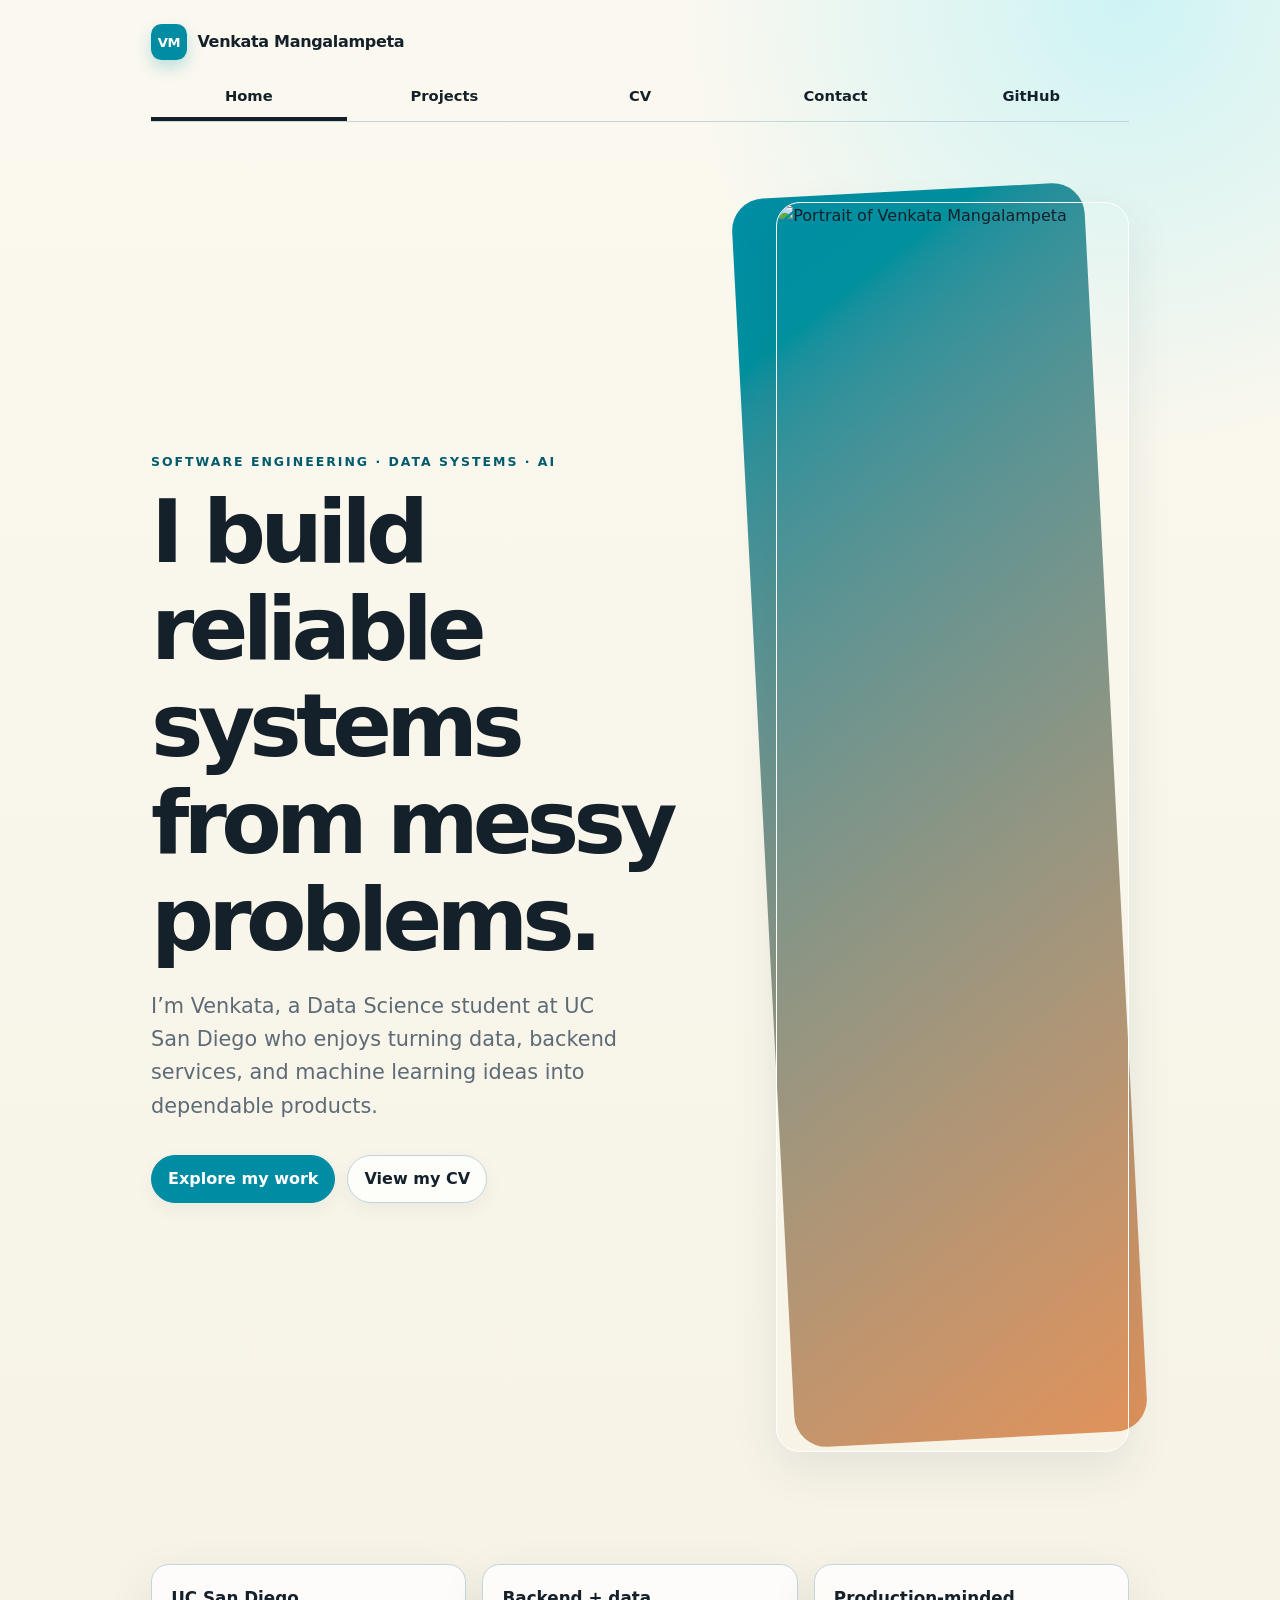
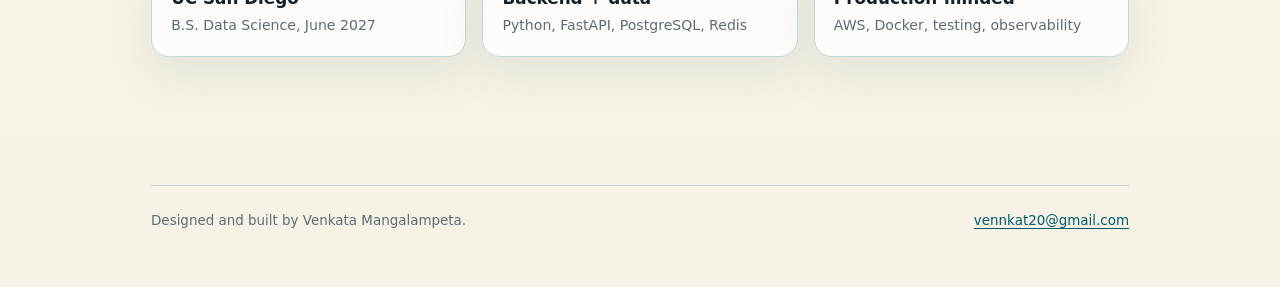
==== index.html @ c5fbbdde "Add portfolio site files" ====
<!doctype html>
<html lang="en">
  <head>
    <meta charset="utf-8">
    <meta name="viewport" content="width=device-width, initial-scale=1">
    <meta name="description" content="Portfolio of Venkata Mangalampeta, a UC San Diego data science student and software engineer.">
    <title>Venkata Mangalampeta | Software & Data</title>
    <link rel="stylesheet" href="style.css">
  </head>
  <body>
    <header class="site-header">
      <a class="site-brand" href="index.html"><span class="brand-mark">VM</span> Venkata Mangalampeta</a>
      <nav aria-label="Primary navigation">
        <ul>
          <li><a class="current" aria-current="page" href="index.html">Home</a></li>
          <li><a href="projects/index.html">Projects</a></li>
          <li><a href="cv/index.html">CV</a></li>
          <li><a href="contact/index.html">Contact</a></li>
          <li><a href="https://github.com/v4nkat" target="_blank" rel="noreferrer">GitHub</a></li>
        </ul>
      </nav>
    </header>

    <main>
      <section class="hero" aria-labelledby="intro-title">
        <div class="hero-copy">
          <p class="eyebrow">Software engineering · data systems · AI</p>
          <h1 id="intro-title">I build reliable systems from messy problems.</h1>
          <p class="lede">I’m Venkata, a Data Science student at UC San Diego who enjoys turning data, backend services, and machine learning ideas into dependable products.</p>
          <div class="actions">
            <a class="button primary" href="projects/index.html">Explore my work</a>
            <a class="button" href="cv/index.html">View my CV</a>
          </div>
        </div>
        <div class="portrait-wrap">
          <img class="portrait" src="assets/venkata-mangalampeta.jpg" alt="Portrait of Venkata Mangalampeta" width="1000" height="1250">
        </div>
      </section>

      <ul class="quick-facts" aria-label="Quick facts">
        <li><strong>UC San Diego</strong><span>B.S. Data Science, June 2027</span></li>
        <li><strong>Backend + data</strong><span>Python, FastAPI, PostgreSQL, Redis</span></li>
        <li><strong>Production-minded</strong><span>AWS, Docker, testing, observability</span></li>
      </ul>
    </main>

    <footer class="site-footer">
      <span>Designed and built by Venkata Mangalampeta.</span>
      <a href="mailto:vennkat20@gmail.com">vennkat20@gmail.com</a>
    </footer>
  </body>
</html>
---- style.css ----
:root {
  --color-accent: oklch(58% 0.13 210);
  --color-accent-deep: oklch(42% 0.11 210);
  --color-ink: oklch(24% 0.025 245);
  --color-muted: oklch(52% 0.025 245);
  --color-line: oklch(86% 0.025 220);
  --color-paper: oklch(98% 0.012 92);
  --color-card: oklch(100% 0 0 / 0.78);
  --shadow: 0 1rem 3rem oklch(30% 0.04 230 / 0.09);
  accent-color: var(--color-accent);
  color-scheme: light;
}

* {
  box-sizing: border-box;
}

html {
  scroll-behavior: smooth;
}

body {
  max-width: 100ch;
  min-height: 100vh;
  margin-inline: auto;
  padding: 0 1.25rem 3rem;
  background:
    radial-gradient(circle at 88% 0%, oklch(92% 0.06 205 / 0.65), transparent 28rem),
    linear-gradient(180deg, var(--color-paper), oklch(96% 0.018 92));
  color: var(--color-ink);
  font-family: Inter, ui-sans-serif, system-ui, -apple-system, BlinkMacSystemFont, "Segoe UI", sans-serif;
  font-size: 1rem;
  line-height: 1.6;
}

img {
  display: block;
  max-width: 100%;
}

a {
  color: var(--color-accent-deep);
  text-underline-offset: 0.2em;
}

a:focus-visible,
button:focus-visible,
input:focus-visible,
textarea:focus-visible {
  outline: 3px solid oklch(from var(--color-accent) l c h / 0.35);
  outline-offset: 3px;
}

.site-header {
  padding-top: 1rem;
}

.site-brand {
  display: inline-flex;
  align-items: center;
  gap: 0.65rem;
  margin-bottom: 0.75rem;
  color: var(--color-ink);
  font-weight: 800;
  letter-spacing: -0.02em;
  text-decoration: none;
}

.brand-mark {
  display: grid;
  width: 2.25rem;
  aspect-ratio: 1;
  place-items: center;
  border-radius: 0.65rem;
  background: var(--color-accent);
  color: white;
  font-size: 0.82rem;
  box-shadow: 0 0.45rem 1rem oklch(from var(--color-accent) l c h / 0.25);
}

nav {
  display: flex;
  margin-bottom: clamp(2.5rem, 7vw, 5rem);
  border-bottom: 1px solid var(--color-line);
}

nav ul,
nav li {
  display: contents;
}

nav a {
  flex: 1;
  min-width: max-content;
  padding: 0.72rem 0.4rem 0.65rem;
  color: inherit;
  font-size: 0.92rem;
  font-weight: 650;
  text-align: center;
  text-decoration: none;
  border-bottom: 0.28em solid transparent;
}

nav a.current {
  border-bottom-color: var(--color-ink);
}

nav a:hover {
  padding-bottom: 0.65rem;
  border-bottom-color: var(--color-accent);
  background: oklch(from var(--color-accent) 95% 0.04 h);
  color: var(--color-accent-deep);
}

h1,
h2,
h3,
h4,
h5,
h6 {
  line-height: 1.1;
  text-wrap: balance;
}

h1 {
  max-width: 13ch;
  margin: 0;
  font-size: clamp(3rem, 8vw, 5.5rem);
  letter-spacing: -0.065em;
}

h2 {
  margin-top: 0;
  font-size: clamp(1.25rem, 3vw, 1.7rem);
  letter-spacing: -0.025em;
}

p {
  text-wrap: pretty;
}

.eyebrow {
  margin: 0 0 0.8rem;
  color: var(--color-accent-deep);
  font-size: 0.78rem;
  font-weight: 800;
  letter-spacing: 0.16em;
  text-transform: uppercase;
}

.lede {
  max-width: 62ch;
  margin: 1.35rem 0 0;
  color: var(--color-muted);
  font-size: clamp(1.05rem, 2.3vw, 1.3rem);
}

.hero {
  display: grid;
  grid-template-columns: minmax(0, 1.2fr) minmax(15rem, 0.8fr);
  gap: clamp(2rem, 8vw, 6rem);
  align-items: center;
}

.portrait-wrap {
  position: relative;
}

.portrait-wrap::before {
  position: absolute;
  inset: -0.8rem 0.8rem 0.8rem -0.8rem;
  z-index: -1;
  border-radius: 2rem;
  background: linear-gradient(145deg, var(--color-accent), oklch(73% 0.12 55));
  content: "";
  transform: rotate(-3deg);
}

.portrait {
  width: 100%;
  aspect-ratio: 4 / 5;
  object-fit: cover;
  object-position: center 30%;
  border: 1px solid white;
  border-radius: 1.5rem;
  box-shadow: var(--shadow);
}

.actions {
  display: flex;
  flex-wrap: wrap;
  gap: 0.75rem;
  margin-top: 2rem;
}

.button {
  display: inline-flex;
  align-items: center;
  justify-content: center;
  min-height: 2.9rem;
  padding: 0.65rem 1rem;
  border: 1px solid var(--color-line);
  border-radius: 999px;
  background: var(--color-card);
  color: var(--color-ink);
  font-weight: 750;
  text-decoration: none;
  box-shadow: 0 0.4rem 1.2rem oklch(30% 0.03 220 / 0.05);
}

.button.primary {
  border-color: var(--color-accent);
  background: var(--color-accent);
  color: white;
}

.button:hover {
  border-color: var(--color-accent);
  transform: translateY(-1px);
}

.quick-facts {
  display: grid;
  grid-template-columns: repeat(3, 1fr);
  gap: 1rem;
  margin: clamp(4rem, 10vw, 7rem) 0 0;
  padding: 0;
  list-style: none;
}

.quick-facts li,
.panel,
.project-card,
.resume-section,
.contact-card {
  border: 1px solid var(--color-line);
  border-radius: 1.1rem;
  background: var(--color-card);
  box-shadow: var(--shadow);
}

.quick-facts li {
  padding: 1.2rem;
}

.quick-facts strong,
.quick-facts span {
  display: block;
}

.quick-facts strong {
  margin-bottom: 0.15rem;
  font-size: 1.05rem;
}

.quick-facts span {
  color: var(--color-muted);
  font-size: 0.88rem;
}

.page-heading {
  margin-bottom: clamp(2.5rem, 6vw, 4rem);
}

.page-heading h1 {
  max-width: 16ch;
}

.projects {
  display: grid;
  grid-template-columns: repeat(auto-fill, minmax(15em, 1fr));
  gap: 1.25rem;
}

.projects article {
  display: grid;
  grid-row: span 3;
  grid-template-rows: subgrid;
  gap: 0;
  overflow: hidden;
}

.project-card {
  transition: transform 180ms ease, box-shadow 180ms ease;
}

.project-card:hover {
  box-shadow: 0 1.35rem 3rem oklch(28% 0.045 225 / 0.14);
  transform: translateY(-4px);
}

.project-card h2 {
  margin: 0;
  padding: 1.2rem 1.2rem 0.8rem;
}

.project-card img {
  width: 100%;
  aspect-ratio: 16 / 9;
  object-fit: cover;
  border-block: 1px solid var(--color-line);
}

.project-card .project-body {
  display: flex;
  flex-direction: column;
  padding: 1rem 1.2rem 1.2rem;
}

.project-card p {
  margin: 0;
  color: var(--color-muted);
}

.project-meta {
  display: flex;
  flex-wrap: wrap;
  gap: 0.45rem;
  margin: 1rem 0 0;
  padding: 0;
  list-style: none;
}

.project-meta li {
  padding: 0.2rem 0.55rem;
  border-radius: 999px;
  background: oklch(from var(--color-accent) 94% 0.035 h);
  color: var(--color-accent-deep);
  font-size: 0.75rem;
  font-weight: 700;
}

.project-link {
  align-self: flex-start;
  margin-top: 1rem;
  font-weight: 750;
}

form {
  display: grid;
  grid-template-columns: auto minmax(0, 1fr);
  gap: 1rem;
}

form label {
  display: grid;
  grid-column: 1 / -1;
  grid-template-columns: subgrid;
  align-items: start;
  font-weight: 750;
}

input,
textarea,
button {
  font: inherit;
}

input,
textarea {
  width: 100%;
  padding: 0.72rem 0.8rem;
  border: 1px solid var(--color-line);
  border-radius: 0.6rem;
  background: white;
  color: var(--color-ink);
}

textarea {
  min-height: 9rem;
  resize: vertical;
}

form button {
  grid-column: 1 / -1;
  min-height: 3rem;
  border: 0;
  border-radius: 0.7rem;
  background: var(--color-accent);
  color: white;
  font-weight: 800;
  cursor: pointer;
}

form button:hover {
  background: var(--color-accent-deep);
}

.contact-layout {
  display: grid;
  grid-template-columns: minmax(0, 1fr) minmax(16rem, 0.38fr);
  gap: 1.25rem;
  align-items: start;
}

.contact-card,
.panel,
.resume-section {
  padding: clamp(1.2rem, 4vw, 2rem);
}

.contact-card address {
  font-style: normal;
}

.contact-card ul,
.skills-list {
  margin: 0;
  padding: 0;
  list-style: none;
}

.contact-card li + li {
  margin-top: 0.75rem;
}

.resume-intro {
  display: flex;
  flex-wrap: wrap;
  gap: 0.8rem 1.5rem;
  align-items: baseline;
  margin-bottom: 2rem;
  color: var(--color-muted);
}

.resume-grid {
  display: grid;
  grid-template-columns: minmax(0, 1.45fr) minmax(14rem, 0.55fr);
  gap: 1.25rem;
}

.resume-main,
.resume-side {
  display: grid;
  gap: 1.25rem;
  align-content: start;
}

.entry + .entry {
  margin-top: 1.75rem;
  padding-top: 1.75rem;
  border-top: 1px solid var(--color-line);
}

.entry-header {
  display: flex;
  gap: 1rem;
  justify-content: space-between;
  align-items: baseline;
}

.entry h3 {
  margin: 0;
  font-size: 1.05rem;
}

.entry time,
.entry-location {
  color: var(--color-muted);
  font-size: 0.84rem;
}

.entry ul {
  margin-bottom: 0;
  padding-left: 1.2rem;
}

.skills-list li + li {
  margin-top: 1rem;
}

.skills-list strong {
  display: block;
  margin-bottom: 0.15rem;
}

.site-footer {
  display: flex;
  gap: 1rem;
  justify-content: space-between;
  margin-top: clamp(4rem, 10vw, 8rem);
  padding-top: 1.5rem;
  border-top: 1px solid var(--color-line);
  color: var(--color-muted);
  font-size: 0.84rem;
}

@media (max-width: 700px) {
  body {
    padding-inline: 1rem;
  }

  .hero,
  .contact-layout,
  .resume-grid {
    grid-template-columns: 1fr;
  }

  .hero-copy {
    order: 2;
  }

  .portrait-wrap {
    width: min(78%, 19rem);
    margin-inline: auto;
  }

  .quick-facts {
    grid-template-columns: 1fr;
  }

  nav {
    overflow-x: auto;
  }

  nav a {
    padding-inline: 0.8rem;
  }

  form,
  form label {
    grid-template-columns: 1fr;
  }

  form label {
    gap: 0.35rem;
  }

  .entry-header,
  .site-footer {
    align-items: flex-start;
    flex-direction: column;
  }
}

@media (prefers-reduced-motion: reduce) {
  *,
  *::before,
  *::after {
    scroll-behavior: auto !important;
    transition: none !important;
  }
}
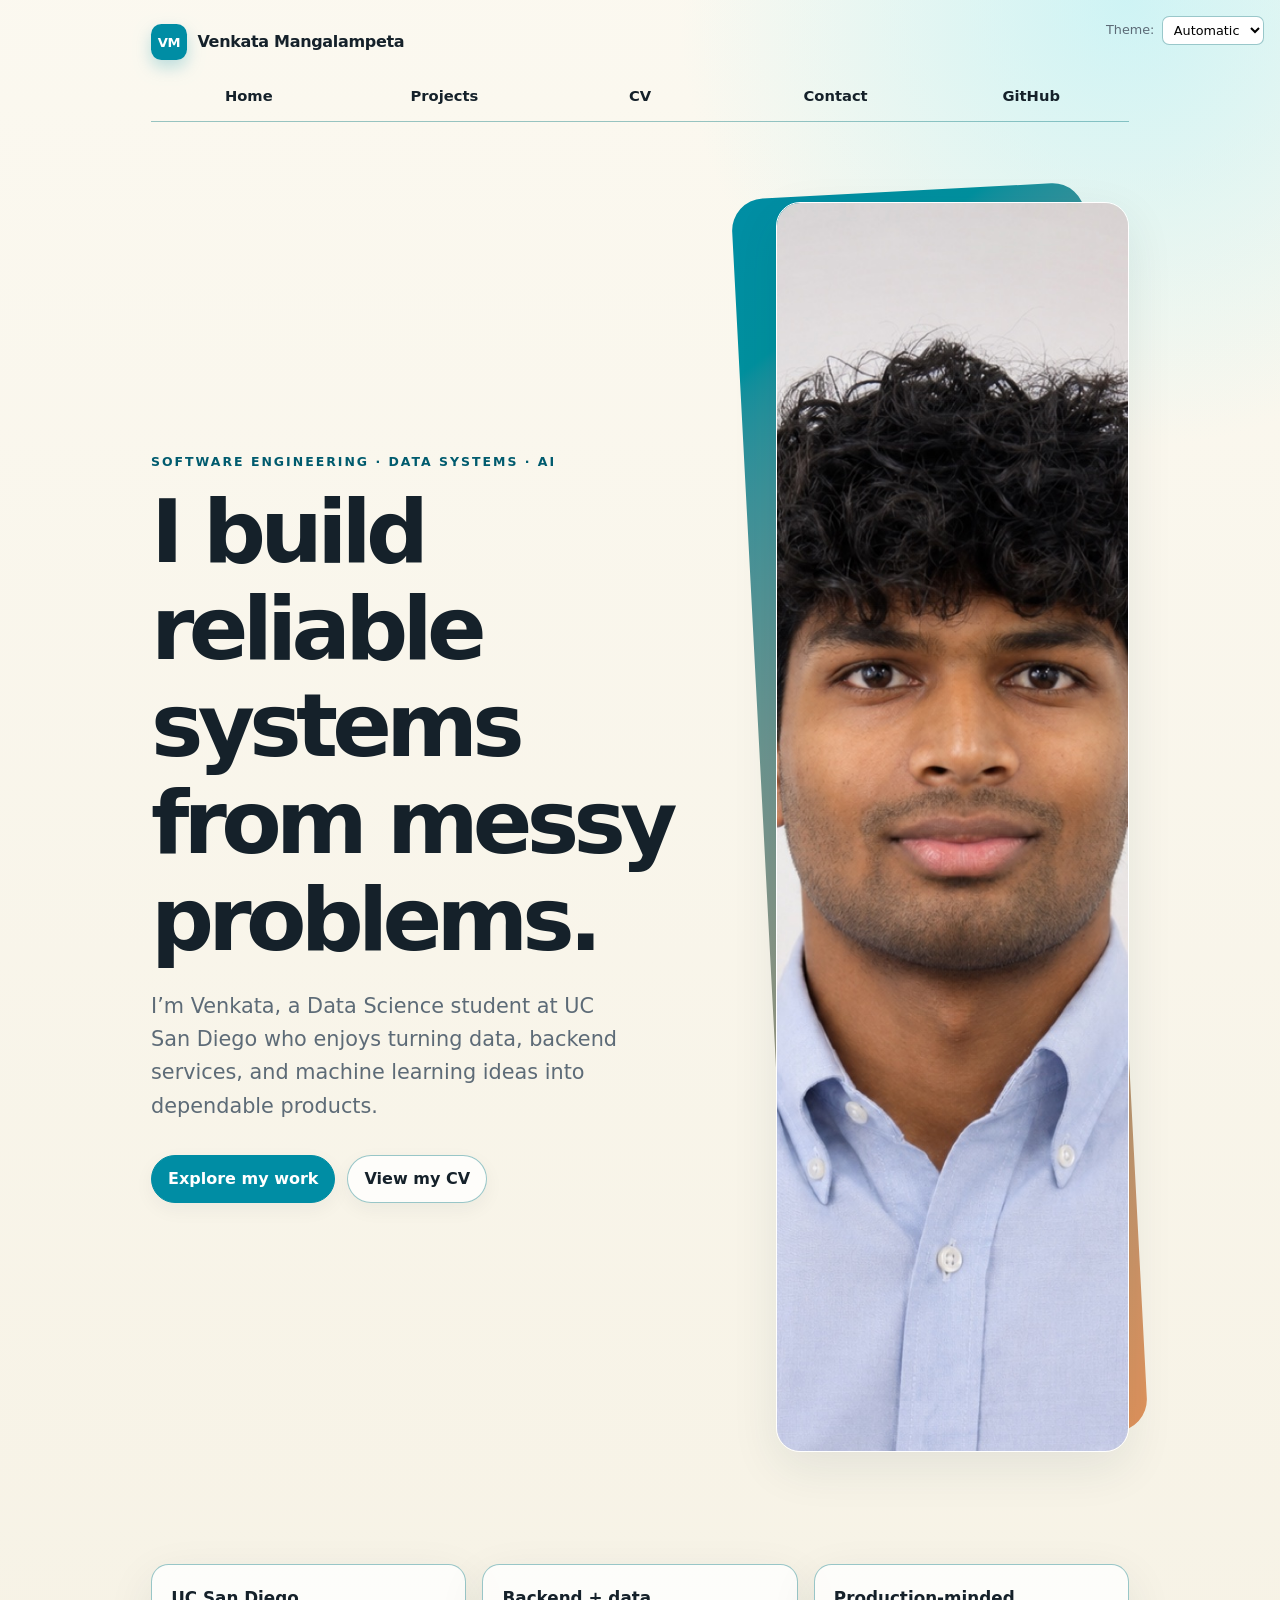
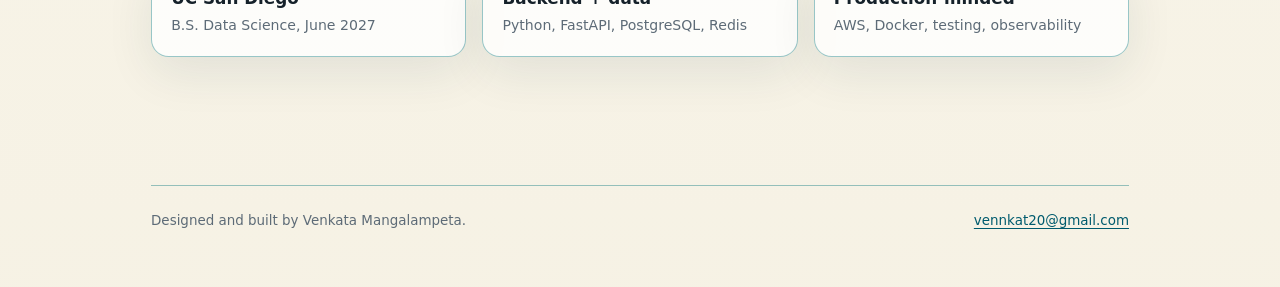
==== commit 1be8c4dd: "Load shared Lab 3 JavaScript on home page" ====
--- a/index.html
+++ b/index.html
@@ -6,19 +6,11 @@
     <meta name="description" content="Portfolio of Venkata Mangalampeta, a UC San Diego data science student and software engineer.">
     <title>Venkata Mangalampeta | Software & Data</title>
     <link rel="stylesheet" href="style.css">
+    <script type="module" src="global.js"></script>
   </head>
   <body>
     <header class="site-header">
       <a class="site-brand" href="index.html"><span class="brand-mark">VM</span> Venkata Mangalampeta</a>
-      <nav aria-label="Primary navigation">
-        <ul>
-          <li><a class="current" aria-current="page" href="index.html">Home</a></li>
-          <li><a href="projects/index.html">Projects</a></li>
-          <li><a href="cv/index.html">CV</a></li>
-          <li><a href="contact/index.html">Contact</a></li>
-          <li><a href="https://github.com/v4nkat" target="_blank" rel="noreferrer">GitHub</a></li>
-        </ul>
-      </nav>
     </header>
 
     <main>
--- a/style.css
+++ b/style.css
@@ -1,14 +1,16 @@
 :root {
   --color-accent: oklch(58% 0.13 210);
-  --color-accent-deep: oklch(42% 0.11 210);
-  --color-ink: oklch(24% 0.025 245);
-  --color-muted: oklch(52% 0.025 245);
-  --color-line: oklch(86% 0.025 220);
-  --color-paper: oklch(98% 0.012 92);
-  --color-card: oklch(100% 0 0 / 0.78);
+  --color-accent-deep: light-dark(oklch(42% 0.11 210), oklch(78% 0.1 210));
+  --color-ink: light-dark(oklch(24% 0.025 245), oklch(93% 0.012 245));
+  --color-muted: light-dark(oklch(52% 0.025 245), oklch(74% 0.018 245));
+  --color-line: oklch(50% 0.1 200 / 40%);
+  --color-paper: light-dark(oklch(98% 0.012 92), oklch(19% 0.018 245));
+  --color-paper-end: light-dark(oklch(96% 0.018 92), oklch(14% 0.014 245));
+  --color-glow: light-dark(oklch(92% 0.06 205 / 0.65), oklch(42% 0.08 210 / 0.32));
+  --color-card: light-dark(oklch(100% 0 0 / 0.78), oklch(25% 0.025 245 / 0.82));
   --shadow: 0 1rem 3rem oklch(30% 0.04 230 / 0.09);
   accent-color: var(--color-accent);
-  color-scheme: light;
+  color-scheme: light dark;
 }
 
 * {
@@ -25,8 +27,8 @@
   margin-inline: auto;
   padding: 0 1.25rem 3rem;
   background:
-    radial-gradient(circle at 88% 0%, oklch(92% 0.06 205 / 0.65), transparent 28rem),
-    linear-gradient(180deg, var(--color-paper), oklch(96% 0.018 92));
+    radial-gradient(circle at 88% 0%, var(--color-glow), transparent 28rem),
+    linear-gradient(180deg, var(--color-paper), var(--color-paper-end));
   color: var(--color-ink);
   font-family: Inter, ui-sans-serif, system-ui, -apple-system, BlinkMacSystemFont, "Segoe UI", sans-serif;
   font-size: 1rem;
@@ -79,14 +81,10 @@
 }
 
 nav {
+  --border-color: oklch(50% 0.1 200 / 40%);
   display: flex;
   margin-bottom: clamp(2.5rem, 7vw, 5rem);
-  border-bottom: 1px solid var(--color-line);
-}
-
-nav ul,
-nav li {
-  display: contents;
+  border-bottom: 1px solid var(--border-color);
 }
 
 nav a {
@@ -108,7 +106,7 @@
 nav a:hover {
   padding-bottom: 0.65rem;
   border-bottom-color: var(--color-accent);
-  background: oklch(from var(--color-accent) 95% 0.04 h);
+  background: color-mix(in oklch, var(--color-accent), canvas 85%);
   color: var(--color-accent-deep);
 }
 
@@ -352,7 +350,8 @@
 
 input,
 textarea,
-button {
+button,
+select {
   font: inherit;
 }
 
@@ -362,7 +361,7 @@
   padding: 0.72rem 0.8rem;
   border: 1px solid var(--color-line);
   border-radius: 0.6rem;
-  background: white;
+  background: canvas;
   color: var(--color-ink);
 }
 
@@ -485,6 +484,26 @@
   font-size: 0.84rem;
 }
 
+.color-scheme {
+  position: absolute;
+  top: 1rem;
+  right: 1rem;
+  z-index: 1;
+  display: flex;
+  gap: 0.45rem;
+  align-items: center;
+  color: var(--color-muted);
+  font-size: 80%;
+}
+
+.color-scheme select {
+  padding: 0.3rem 0.45rem;
+  border: 1px solid var(--color-line);
+  border-radius: 0.45rem;
+  background: canvas;
+  color: canvastext;
+}
+
 @media (max-width: 700px) {
   body {
     padding-inline: 1rem;
@@ -515,6 +534,12 @@
 
   nav a {
     padding-inline: 0.8rem;
+  }
+
+  .color-scheme {
+    position: static;
+    justify-content: flex-end;
+    padding-top: 0.75rem;
   }
 
   form,
